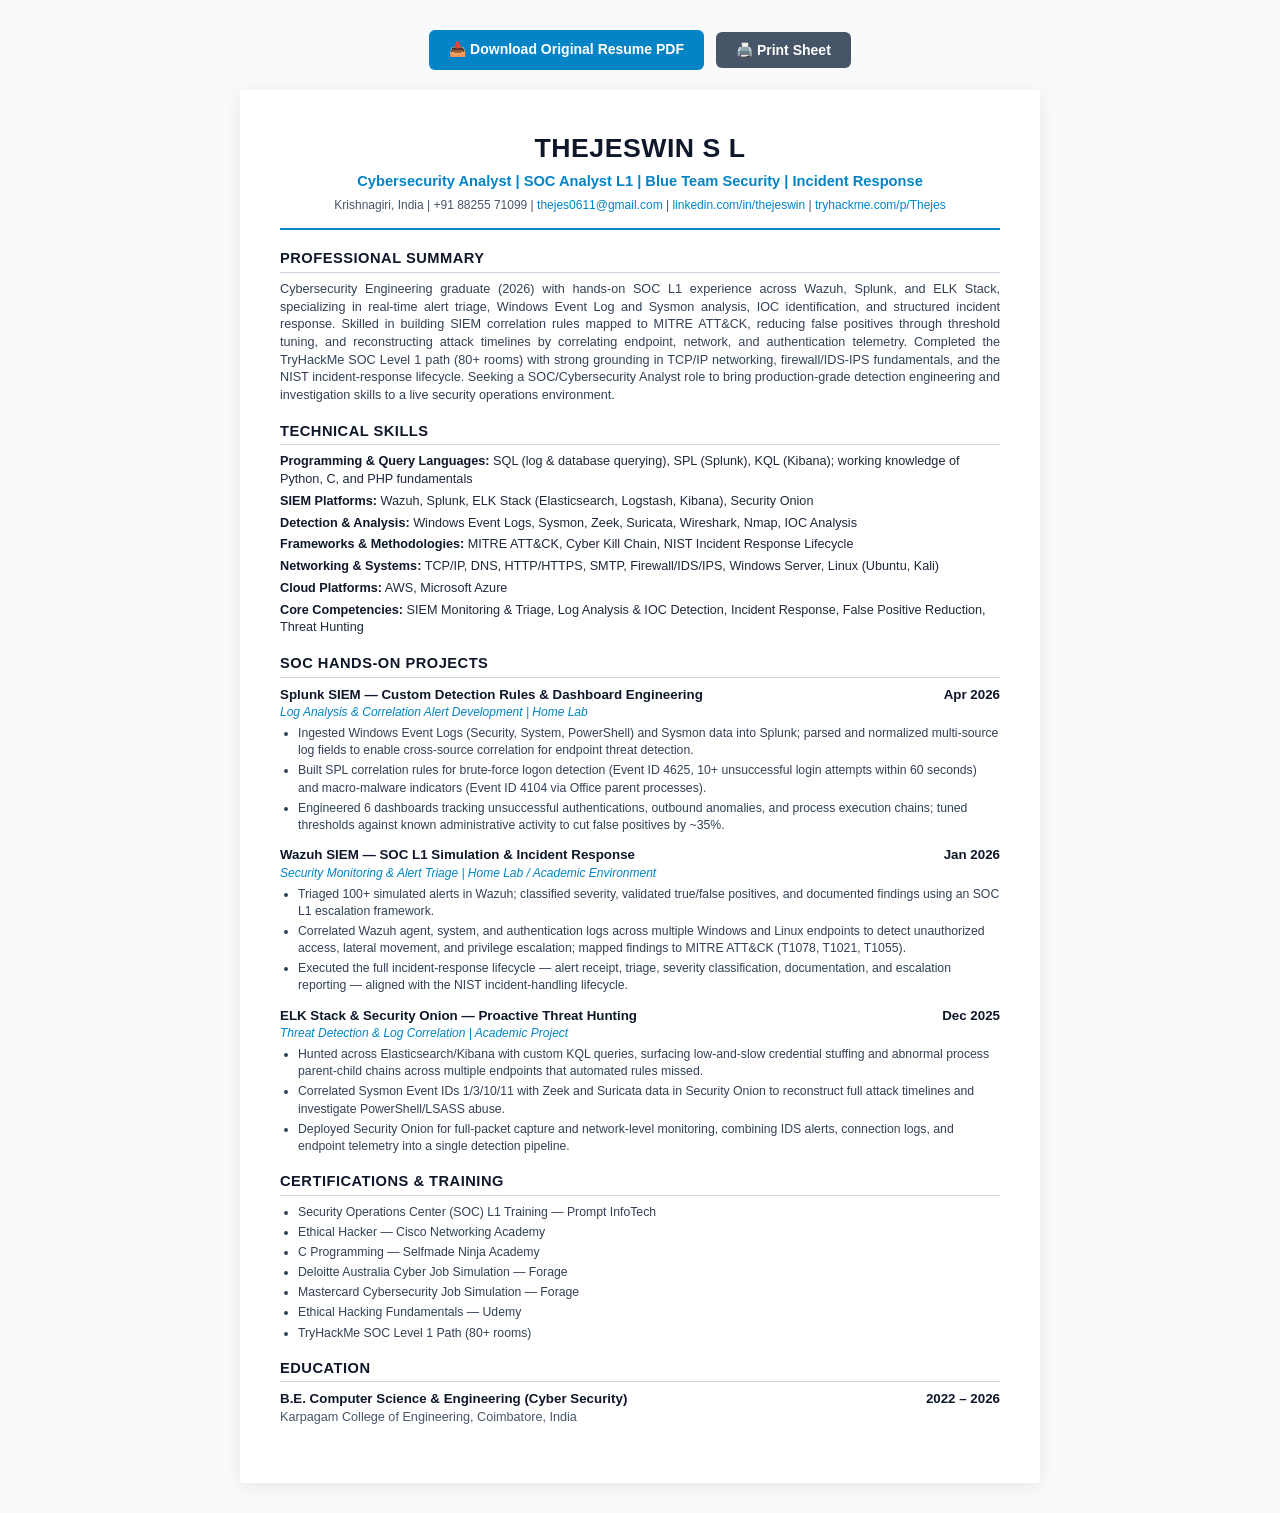
==== resume/Thejeswin_S_L_Resume.html @ dd9964e3 "Initial commit: Cybersecurity portfolio & SOC resume" ====
<!DOCTYPE html>
<html lang="en">
<head>
  <meta charset="UTF-8">
  <meta name="viewport" content="width=device-width, initial-scale=1.0">
  <title>Thejeswin S L | Resume</title>
  <link rel="icon" type="image/svg+xml" href="../assets/favicon.svg">
  <style>
    * { box-sizing: border-box; margin: 0; padding: 0; }
    body { font-family: 'Segoe UI', -apple-system, BlinkMacSystemFont, Roboto, Helvetica, Arial, sans-serif; font-size: 10pt; line-height: 1.4; color: #1e293b; background: #f8fafc; padding: 30px 20px; }
    .page { max-width: 800px; margin: 0 auto; background: #ffffff; padding: 40px; box-shadow: 0 4px 20px rgba(0,0,0,0.08); border-radius: 4px; }
    .header { text-align: center; border-bottom: 2px solid #0284c7; padding-bottom: 14px; margin-bottom: 18px; }
    .name { font-size: 20pt; font-weight: 700; color: #0f172a; letter-spacing: 0.5px; }
    .title { font-size: 11pt; font-weight: 600; color: #0284c7; margin: 4px 0 6px 0; }
    .contact-line { font-size: 9pt; color: #475569; }
    .contact-line a { color: #0284c7; text-decoration: none; }
    .section { margin-bottom: 16px; }
    .section-title { font-size: 11pt; font-weight: 700; text-transform: uppercase; color: #0f172a; border-bottom: 1px solid #cbd5e1; padding-bottom: 3px; margin-bottom: 8px; letter-spacing: 0.5px; }
    .summary { font-size: 9.5pt; color: #334155; text-align: justify; }
    .skills-grid { display: grid; grid-template-columns: 1fr; gap: 4px; font-size: 9.5pt; }
    .skill-cat strong { color: #0f172a; }
    .proj-item { margin-bottom: 12px; }
    .proj-head { display: flex; justify-content: space-between; font-weight: 700; color: #0f172a; font-size: 10pt; }
    .proj-sub { font-style: italic; color: #0284c7; font-size: 9pt; margin-bottom: 4px; }
    .proj-bullets { list-style: disc; margin-left: 18px; font-size: 9.2pt; color: #334155; }
    .proj-bullets li { margin-bottom: 3px; }
    .cert-list { list-style: disc; margin-left: 18px; font-size: 9.2pt; color: #334155; }
    .cert-list li { margin-bottom: 3px; }
    .edu-head { display: flex; justify-content: space-between; font-weight: 700; color: #0f172a; }
    .print-btn-bar { text-align: center; margin-bottom: 20px; }
    .print-btn { background: #0284c7; color: #fff; border: none; padding: 10px 20px; font-size: 14px; font-weight: 600; border-radius: 6px; cursor: pointer; }
    @media print {
      body { background: #fff; padding: 0; }
      .page { box-shadow: none; padding: 20px 0; max-width: 100%; }
      .print-btn-bar { display: none; }
    }
  </style>
</head>
<body>

  <div class="print-btn-bar" style="display: flex; justify-content: center; gap: 12px; align-items: center;">
    <a href="Thejeswin_S_L_Resume.pdf" download="Thejeswin_S_L_Resume.pdf" class="print-btn" style="text-decoration: none; display: inline-flex; align-items: center; gap: 6px;">📥 Download Original Resume PDF</a>
    <button class="print-btn" onclick="window.print()" style="background: #475569;">🖨️ Print Sheet</button>
  </div>

  <div class="page">
    <div class="header">
      <h1 class="name">THEJESWIN S L</h1>
      <div class="title">Cybersecurity Analyst | SOC Analyst L1 | Blue Team Security | Incident Response</div>
      <div class="contact-line">
        Krishnagiri, India | +91 88255 71099 | <a href="https://mail.google.com/mail/?view=cm&fs=1&to=thejes0611@gmail.com" target="_blank">thejes0611@gmail.com</a> | 
        <a href="https://linkedin.com/in/thejeswin" target="_blank">linkedin.com/in/thejeswin</a> | 
        <a href="https://tryhackme.com/p/Thejes" target="_blank">tryhackme.com/p/Thejes</a>
      </div>
    </div>

    <div class="section">
      <h2 class="section-title">Professional Summary</h2>
      <p class="summary">
        Cybersecurity Engineering graduate (2026) with hands-on SOC L1 experience across Wazuh, Splunk, and ELK Stack, specializing in real-time alert triage, Windows Event Log and Sysmon analysis, IOC identification, and structured incident response. Skilled in building SIEM correlation rules mapped to MITRE ATT&CK, reducing false positives through threshold tuning, and reconstructing attack timelines by correlating endpoint, network, and authentication telemetry. Completed the TryHackMe SOC Level 1 path (80+ rooms) with strong grounding in TCP/IP networking, firewall/IDS-IPS fundamentals, and the NIST incident-response lifecycle. Seeking a SOC/Cybersecurity Analyst role to bring production-grade detection engineering and investigation skills to a live security operations environment.
      </p>
    </div>

    <div class="section">
      <h2 class="section-title">Technical Skills</h2>
      <div class="skills-grid">
        <div class="skill-cat"><strong>Programming & Query Languages:</strong> SQL (log & database querying), SPL (Splunk), KQL (Kibana); working knowledge of Python, C, and PHP fundamentals</div>
        <div class="skill-cat"><strong>SIEM Platforms:</strong> Wazuh, Splunk, ELK Stack (Elasticsearch, Logstash, Kibana), Security Onion</div>
        <div class="skill-cat"><strong>Detection & Analysis:</strong> Windows Event Logs, Sysmon, Zeek, Suricata, Wireshark, Nmap, IOC Analysis</div>
        <div class="skill-cat"><strong>Frameworks & Methodologies:</strong> MITRE ATT&CK, Cyber Kill Chain, NIST Incident Response Lifecycle</div>
        <div class="skill-cat"><strong>Networking & Systems:</strong> TCP/IP, DNS, HTTP/HTTPS, SMTP, Firewall/IDS/IPS, Windows Server, Linux (Ubuntu, Kali)</div>
        <div class="skill-cat"><strong>Cloud Platforms:</strong> AWS, Microsoft Azure</div>
        <div class="skill-cat"><strong>Core Competencies:</strong> SIEM Monitoring & Triage, Log Analysis & IOC Detection, Incident Response, False Positive Reduction, Threat Hunting</div>
      </div>
    </div>

    <div class="section">
      <h2 class="section-title">SOC Hands-On Projects</h2>

      <div class="proj-item">
        <div class="proj-head">
          <span>Splunk SIEM — Custom Detection Rules & Dashboard Engineering</span>
          <span>Apr 2026</span>
        </div>
        <div class="proj-sub">Log Analysis & Correlation Alert Development | Home Lab</div>
        <ul class="proj-bullets">
          <li>Ingested Windows Event Logs (Security, System, PowerShell) and Sysmon data into Splunk; parsed and normalized multi-source log fields to enable cross-source correlation for endpoint threat detection.</li>
          <li>Built SPL correlation rules for brute-force logon detection (Event ID 4625, 10+ unsuccessful login attempts within 60 seconds) and macro-malware indicators (Event ID 4104 via Office parent processes).</li>
          <li>Engineered 6 dashboards tracking unsuccessful authentications, outbound anomalies, and process execution chains; tuned thresholds against known administrative activity to cut false positives by ~35%.</li>
        </ul>
      </div>

      <div class="proj-item">
        <div class="proj-head">
          <span>Wazuh SIEM — SOC L1 Simulation & Incident Response</span>
          <span>Jan 2026</span>
        </div>
        <div class="proj-sub">Security Monitoring & Alert Triage | Home Lab / Academic Environment</div>
        <ul class="proj-bullets">
          <li>Triaged 100+ simulated alerts in Wazuh; classified severity, validated true/false positives, and documented findings using an SOC L1 escalation framework.</li>
          <li>Correlated Wazuh agent, system, and authentication logs across multiple Windows and Linux endpoints to detect unauthorized access, lateral movement, and privilege escalation; mapped findings to MITRE ATT&CK (T1078, T1021, T1055).</li>
          <li>Executed the full incident-response lifecycle — alert receipt, triage, severity classification, documentation, and escalation reporting — aligned with the NIST incident-handling lifecycle.</li>
        </ul>
      </div>

      <div class="proj-item">
        <div class="proj-head">
          <span>ELK Stack & Security Onion — Proactive Threat Hunting</span>
          <span>Dec 2025</span>
        </div>
        <div class="proj-sub">Threat Detection & Log Correlation | Academic Project</div>
        <ul class="proj-bullets">
          <li>Hunted across Elasticsearch/Kibana with custom KQL queries, surfacing low-and-slow credential stuffing and abnormal process parent-child chains across multiple endpoints that automated rules missed.</li>
          <li>Correlated Sysmon Event IDs 1/3/10/11 with Zeek and Suricata data in Security Onion to reconstruct full attack timelines and investigate PowerShell/LSASS abuse.</li>
          <li>Deployed Security Onion for full-packet capture and network-level monitoring, combining IDS alerts, connection logs, and endpoint telemetry into a single detection pipeline.</li>
        </ul>
      </div>
    </div>

    <div class="section">
      <h2 class="section-title">Certifications & Training</h2>
      <ul class="cert-list">
        <li>Security Operations Center (SOC) L1 Training — Prompt InfoTech</li>
        <li>Ethical Hacker — Cisco Networking Academy</li>
        <li>C Programming — Selfmade Ninja Academy</li>
        <li>Deloitte Australia Cyber Job Simulation — Forage</li>
        <li>Mastercard Cybersecurity Job Simulation — Forage</li>
        <li>Ethical Hacking Fundamentals — Udemy</li>
        <li>TryHackMe SOC Level 1 Path (80+ rooms)</li>
      </ul>
    </div>

    <div class="section">
      <h2 class="section-title">Education</h2>
      
      <div class="edu-head" style="margin-top: 6px;">
        <span>B.E. Computer Science & Engineering (Cyber Security)</span>
        <span>2022 – 2026</span>
      </div>
      <div style="font-size: 9.5pt; color: #475569;">
        Karpagam College of Engineering, Coimbatore, India
      </div>
    </div>

  </div>

</body>
</html>
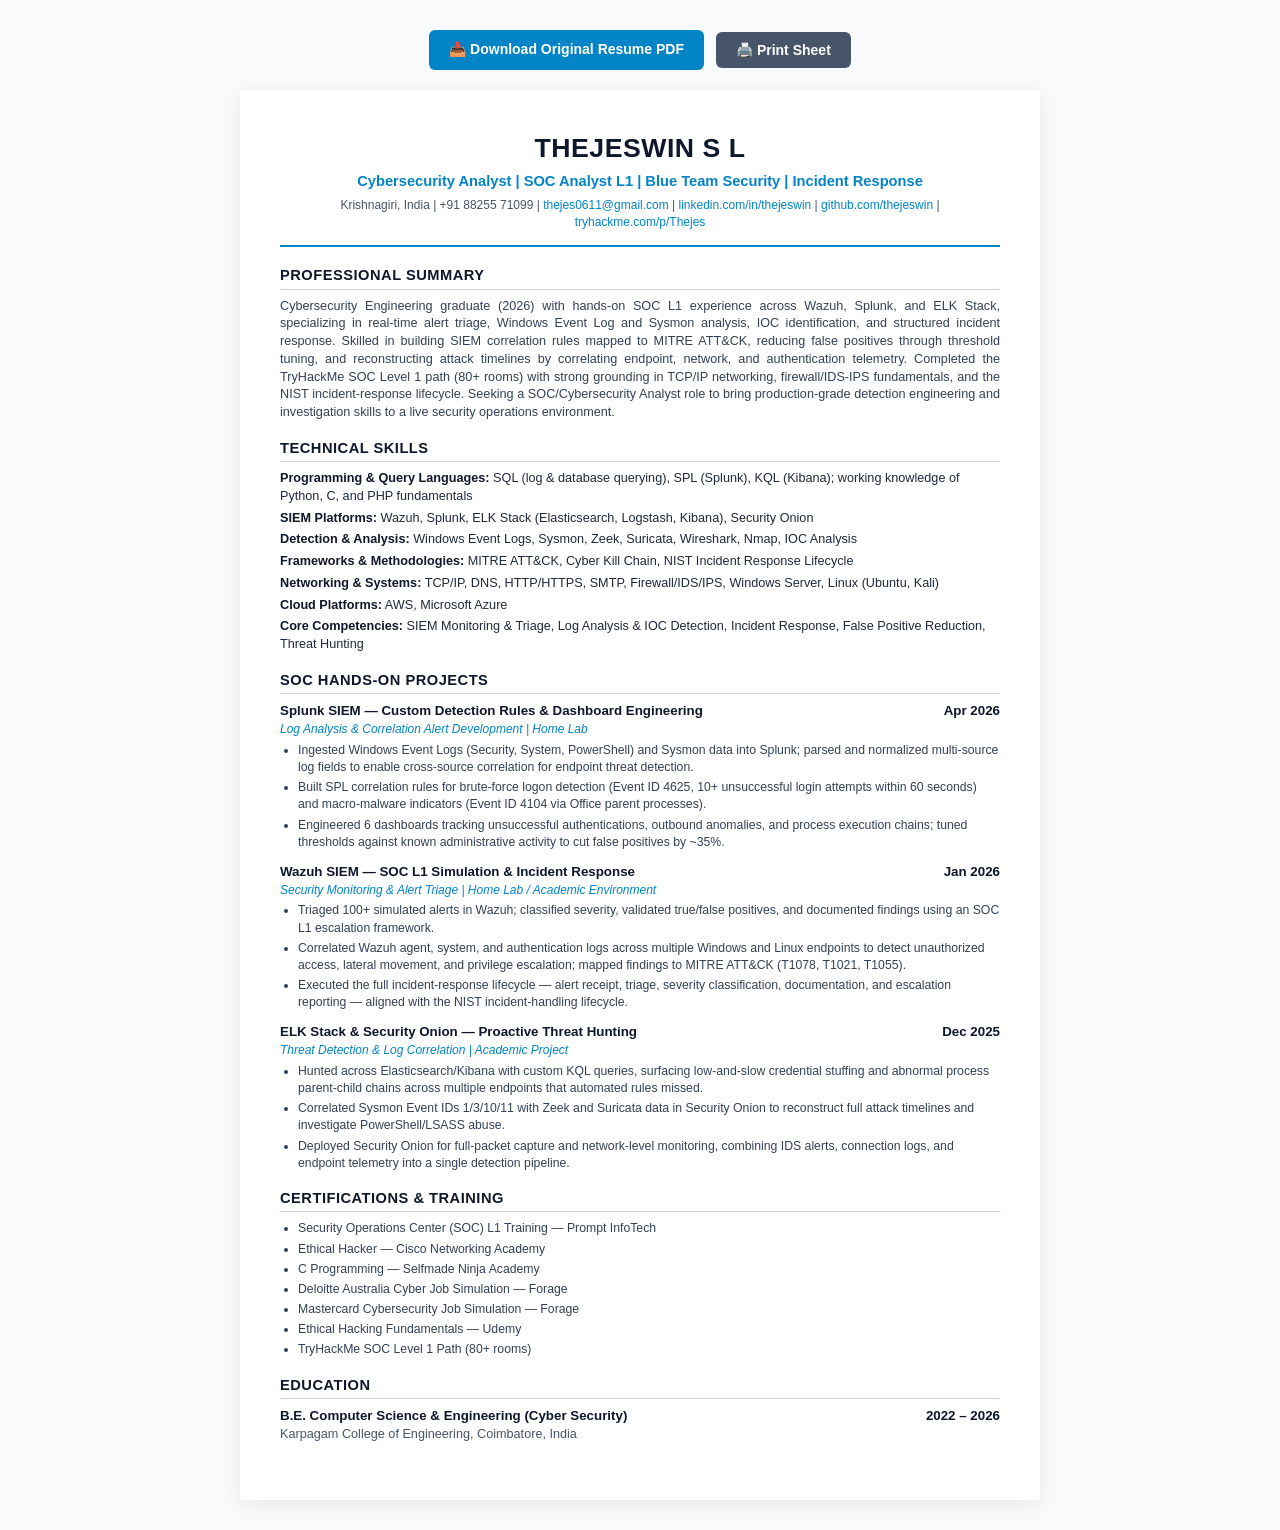
==== commit 913dea53: "Add GitHub profile link to mobile drawer, hero section, contact stack, footer, and resume" ====
--- a/resume/Thejeswin_S_L_Resume.html
+++ b/resume/Thejeswin_S_L_Resume.html
@@ -48,8 +48,9 @@
       <h1 class="name">THEJESWIN S L</h1>
       <div class="title">Cybersecurity Analyst | SOC Analyst L1 | Blue Team Security | Incident Response</div>
       <div class="contact-line">
-        Krishnagiri, India | +91 88255 71099 | <a href="https://mail.google.com/mail/?view=cm&fs=1&to=thejes0611@gmail.com" target="_blank">thejes0611@gmail.com</a> | 
+        Krishnagiri, India | +91 88255 71099 | <a href="mailto:thejes0611@gmail.com?subject=Portfolio%20Inquiry" target="_blank">thejes0611@gmail.com</a> | 
         <a href="https://linkedin.com/in/thejeswin" target="_blank">linkedin.com/in/thejeswin</a> | 
+        <a href="https://github.com/thejeswin" target="_blank">github.com/thejeswin</a> | 
         <a href="https://tryhackme.com/p/Thejes" target="_blank">tryhackme.com/p/Thejes</a>
       </div>
     </div>
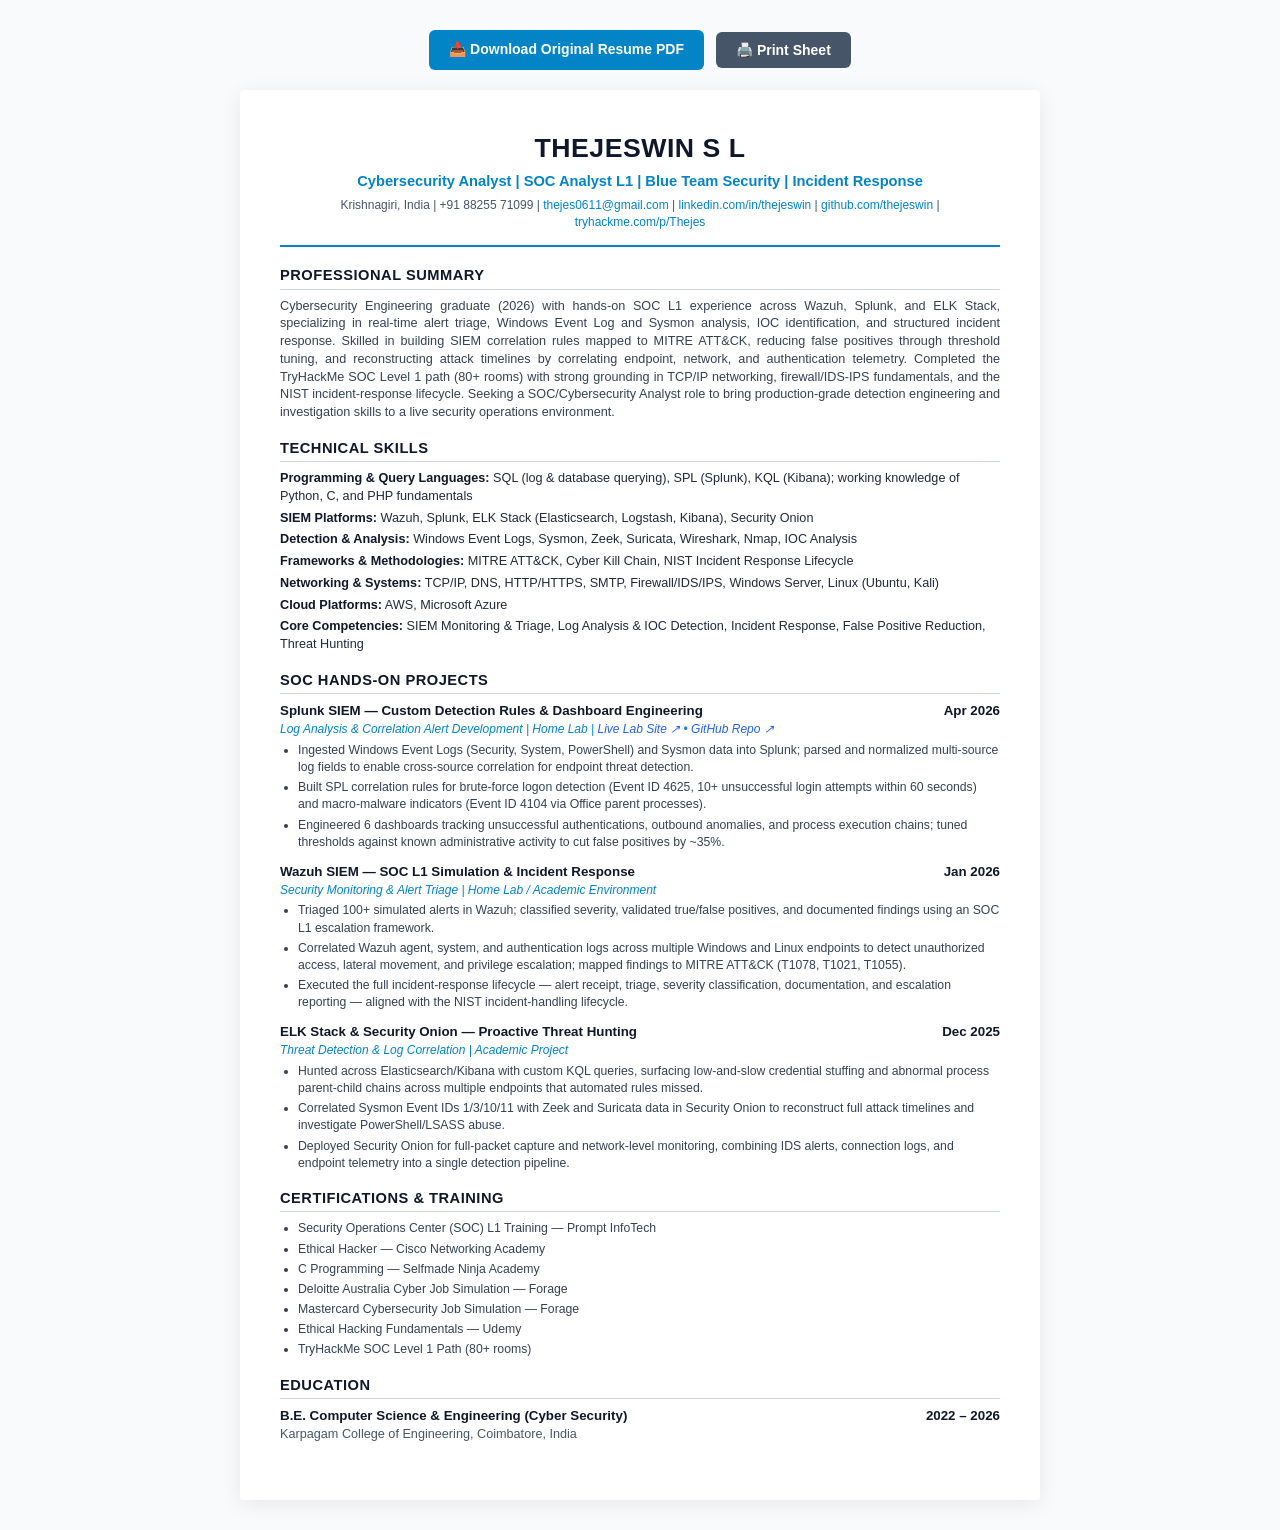
==== commit ff217c79: "Update portfolio with latest resume wording and Splunk SIEM project GitHub link" ====
--- a/resume/Thejeswin_S_L_Resume.html
+++ b/resume/Thejeswin_S_L_Resume.html
@@ -83,7 +83,11 @@
           <span>Splunk SIEM — Custom Detection Rules & Dashboard Engineering</span>
           <span>Apr 2026</span>
         </div>
-        <div class="proj-sub">Log Analysis & Correlation Alert Development | Home Lab</div>
+        <div class="proj-sub">
+          Log Analysis & Correlation Alert Development | Home Lab | 
+          <a href="https://thejeswin.github.io/splunk-siem-soc-lab/" target="_blank" style="color: #2563eb; text-decoration: none; font-weight: 500;">Live Lab Site ↗</a> • 
+          <a href="https://github.com/thejeswin/splunk-siem-soc-lab" target="_blank" style="color: #2563eb; text-decoration: none; font-weight: 500;">GitHub Repo ↗</a>
+        </div>
         <ul class="proj-bullets">
           <li>Ingested Windows Event Logs (Security, System, PowerShell) and Sysmon data into Splunk; parsed and normalized multi-source log fields to enable cross-source correlation for endpoint threat detection.</li>
           <li>Built SPL correlation rules for brute-force logon detection (Event ID 4625, 10+ unsuccessful login attempts within 60 seconds) and macro-malware indicators (Event ID 4104 via Office parent processes).</li>
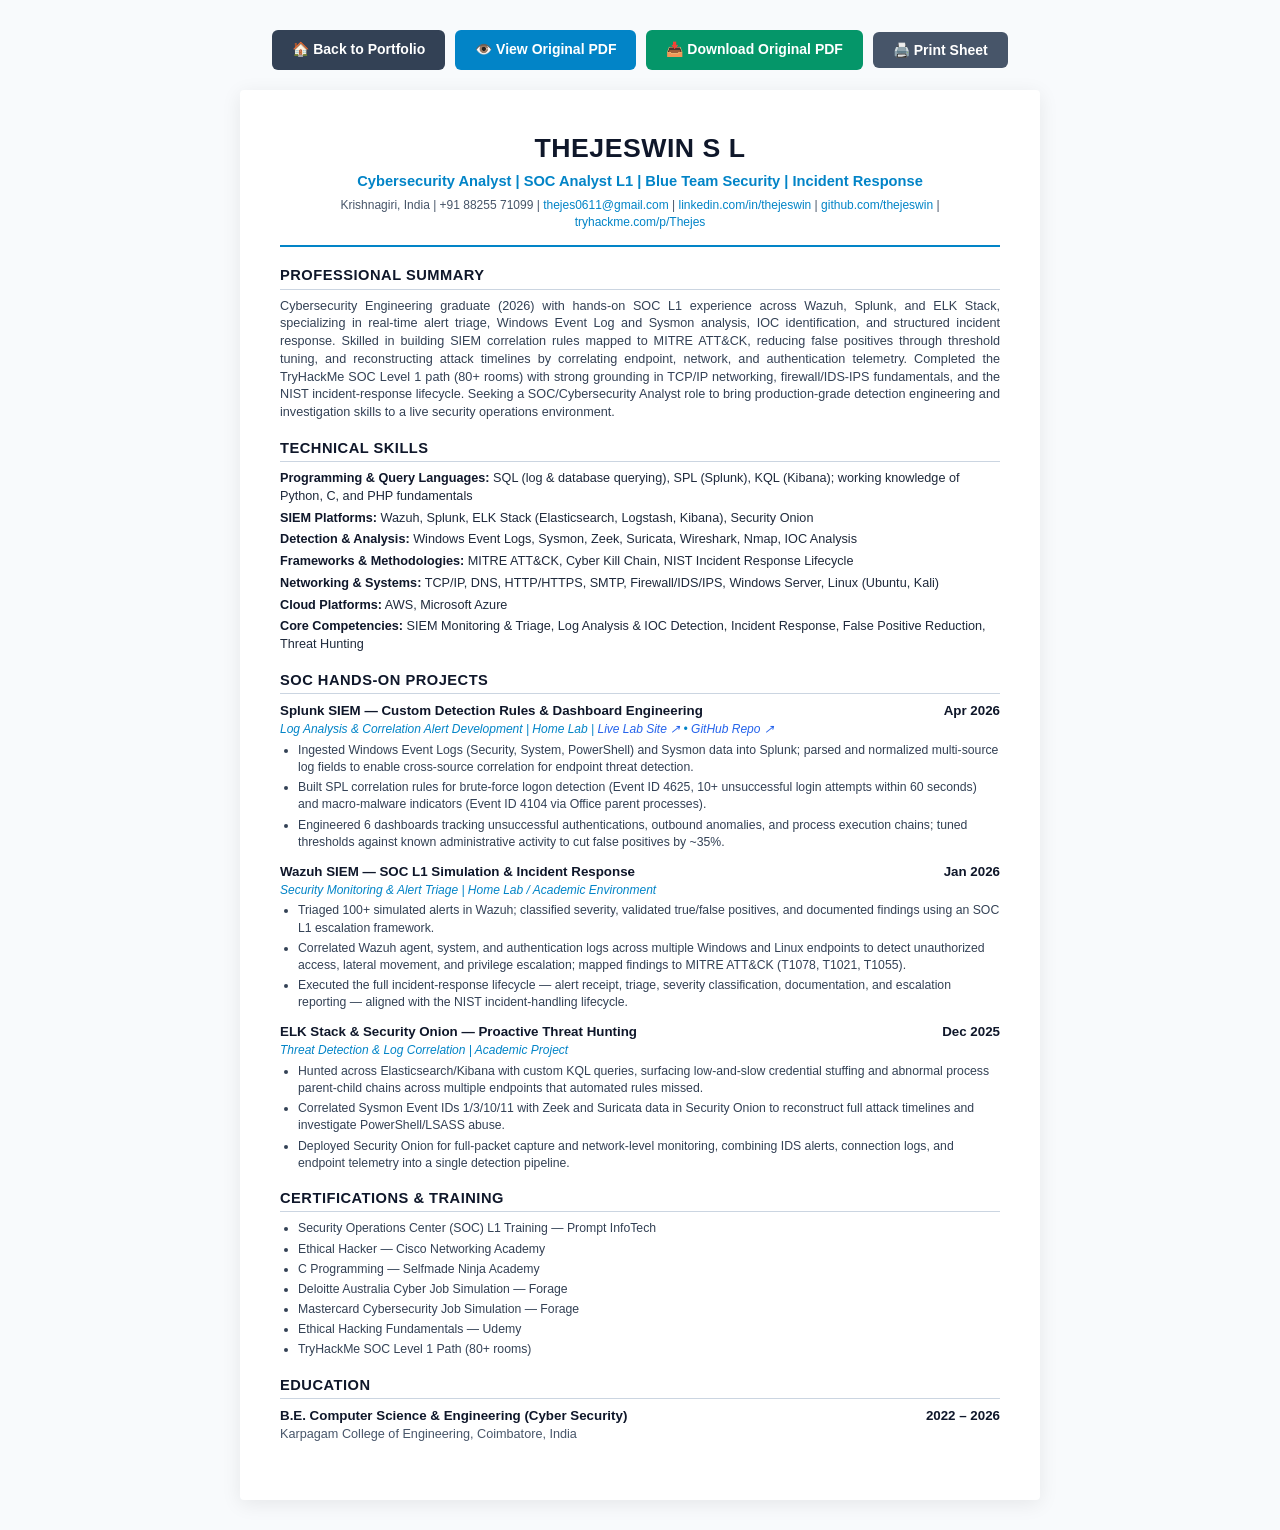
==== commit 98eafee0: "Add distinct View Resume and Download Original PDF options across website" ====
--- a/resume/Thejeswin_S_L_Resume.html
+++ b/resume/Thejeswin_S_L_Resume.html
@@ -38,9 +38,11 @@
 </head>
 <body>
 
-  <div class="print-btn-bar" style="display: flex; justify-content: center; gap: 12px; align-items: center;">
-    <a href="Thejeswin_S_L_Resume.pdf" download="Thejeswin_S_L_Resume.pdf" class="print-btn" style="text-decoration: none; display: inline-flex; align-items: center; gap: 6px;">📥 Download Original Resume PDF</a>
-    <button class="print-btn" onclick="window.print()" style="background: #475569;">🖨️ Print Sheet</button>
+  <div class="print-btn-bar" style="display: flex; justify-content: center; gap: 10px; align-items: center; flex-wrap: wrap;">
+    <a href="../index.html" class="print-btn" style="background: #334155; text-decoration: none; display: inline-flex; align-items: center; gap: 6px;">🏠 Back to Portfolio</a>
+    <a href="Thejeswin_S_L_Resume.pdf" target="_blank" class="print-btn" style="background: #0284c7; text-decoration: none; display: inline-flex; align-items: center; gap: 6px;">👁️ View Original PDF</a>
+    <a href="Thejeswin_S_L_Resume.pdf" download="Thejeswin_S_L_Resume.pdf" class="print-btn" style="background: #059669; text-decoration: none; display: inline-flex; align-items: center; gap: 6px;">📥 Download Original PDF</a>
+    <button class="print-btn" onclick="window.print()" style="background: #475569; display: inline-flex; align-items: center; gap: 6px;">🖨️ Print Sheet</button>
   </div>
 
   <div class="page">
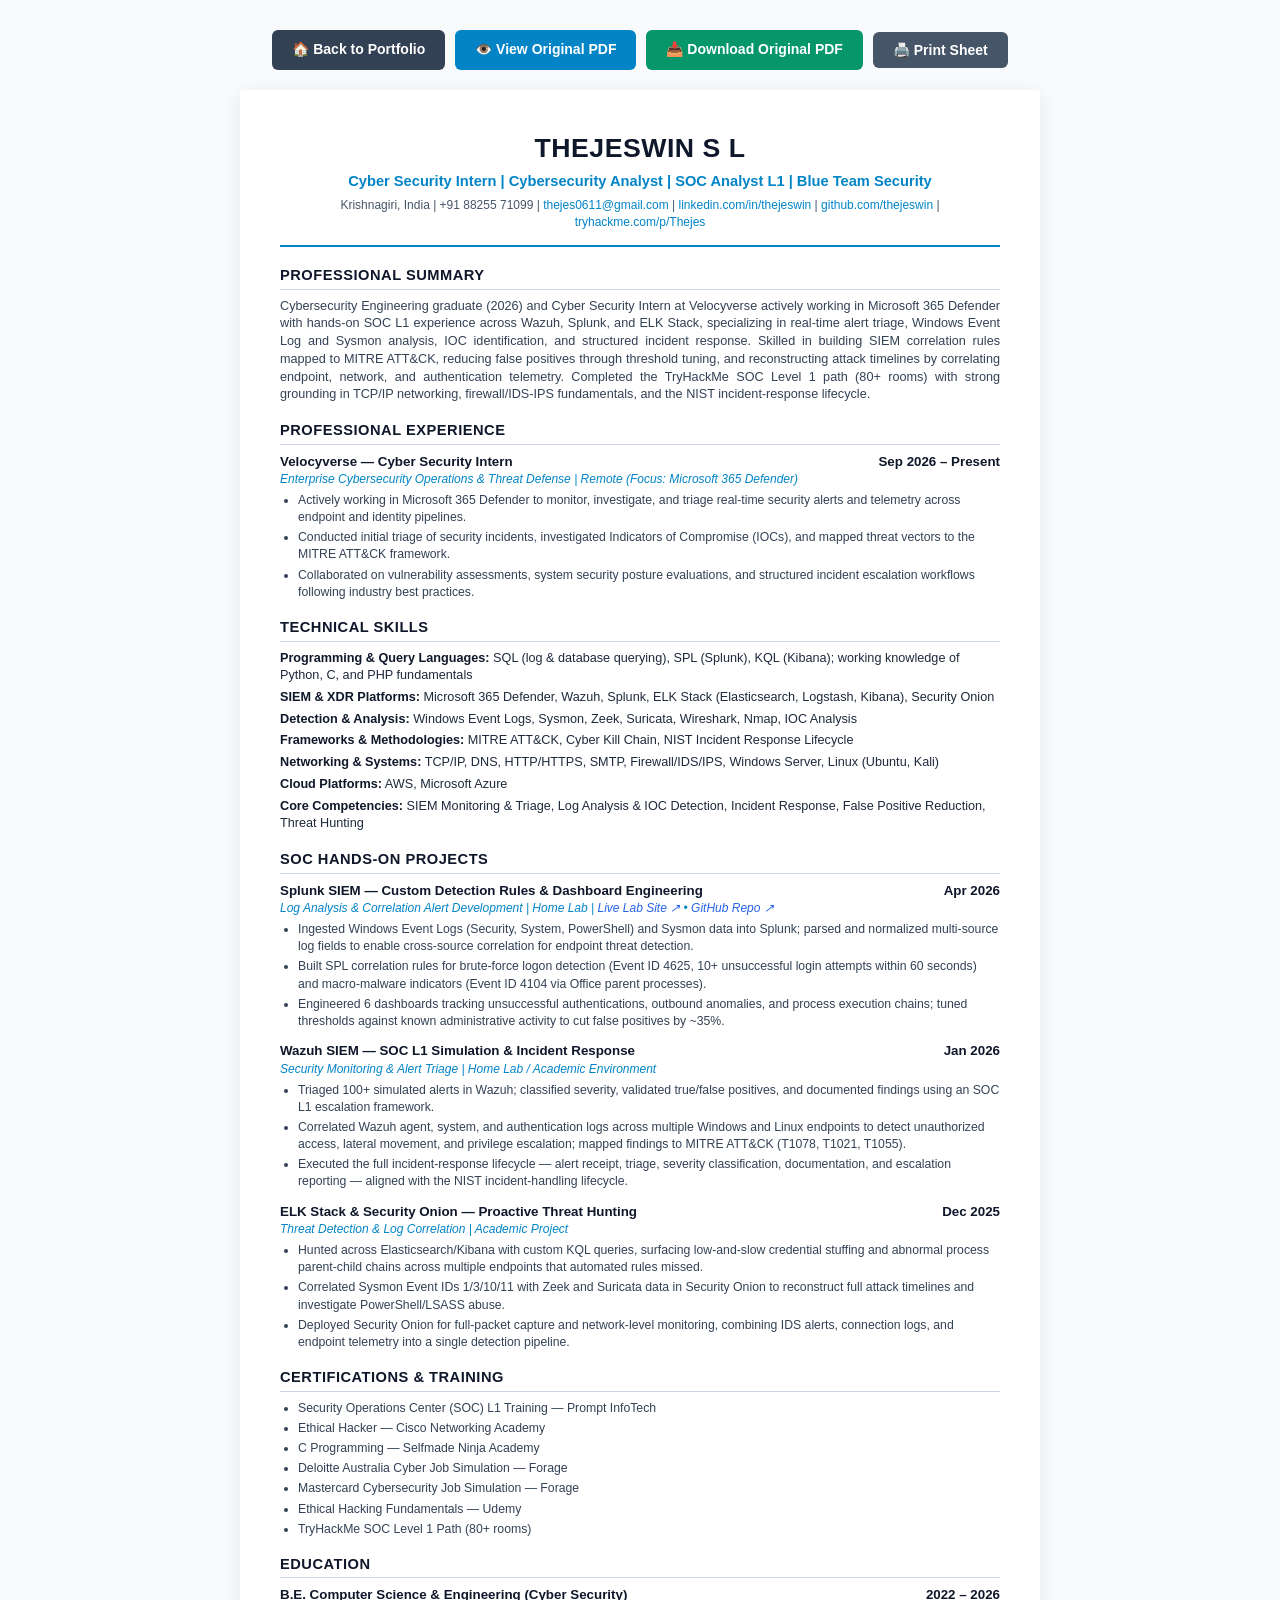
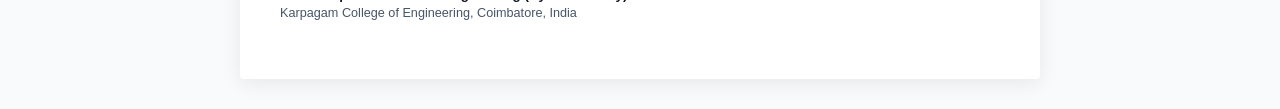
==== commit c3015dcf: "Add Cyber Security Intern role at Velocyverse (Microsoft 365 Defender)" ====
--- a/resume/Thejeswin_S_L_Resume.html
+++ b/resume/Thejeswin_S_L_Resume.html
@@ -19,6 +19,11 @@
     .summary { font-size: 9.5pt; color: #334155; text-align: justify; }
     .skills-grid { display: grid; grid-template-columns: 1fr; gap: 4px; font-size: 9.5pt; }
     .skill-cat strong { color: #0f172a; }
+    .exp-item { margin-bottom: 12px; }
+    .exp-head { display: flex; justify-content: space-between; font-weight: 700; color: #0f172a; font-size: 10pt; }
+    .exp-sub { font-style: italic; color: #0284c7; font-size: 9pt; margin-bottom: 4px; }
+    .exp-bullets { list-style: disc; margin-left: 18px; font-size: 9.2pt; color: #334155; }
+    .exp-bullets li { margin-bottom: 3px; }
     .proj-item { margin-bottom: 12px; }
     .proj-head { display: flex; justify-content: space-between; font-weight: 700; color: #0f172a; font-size: 10pt; }
     .proj-sub { font-style: italic; color: #0284c7; font-size: 9pt; margin-bottom: 4px; }
@@ -48,7 +53,7 @@
   <div class="page">
     <div class="header">
       <h1 class="name">THEJESWIN S L</h1>
-      <div class="title">Cybersecurity Analyst | SOC Analyst L1 | Blue Team Security | Incident Response</div>
+      <div class="title">Cyber Security Intern | Cybersecurity Analyst | SOC Analyst L1 | Blue Team Security</div>
       <div class="contact-line">
         Krishnagiri, India | +91 88255 71099 | <a href="mailto:thejes0611@gmail.com?subject=Portfolio%20Inquiry" target="_blank">thejes0611@gmail.com</a> | 
         <a href="https://linkedin.com/in/thejeswin" target="_blank">linkedin.com/in/thejeswin</a> | 
@@ -60,15 +65,32 @@
     <div class="section">
       <h2 class="section-title">Professional Summary</h2>
       <p class="summary">
-        Cybersecurity Engineering graduate (2026) with hands-on SOC L1 experience across Wazuh, Splunk, and ELK Stack, specializing in real-time alert triage, Windows Event Log and Sysmon analysis, IOC identification, and structured incident response. Skilled in building SIEM correlation rules mapped to MITRE ATT&CK, reducing false positives through threshold tuning, and reconstructing attack timelines by correlating endpoint, network, and authentication telemetry. Completed the TryHackMe SOC Level 1 path (80+ rooms) with strong grounding in TCP/IP networking, firewall/IDS-IPS fundamentals, and the NIST incident-response lifecycle. Seeking a SOC/Cybersecurity Analyst role to bring production-grade detection engineering and investigation skills to a live security operations environment.
+        Cybersecurity Engineering graduate (2026) and Cyber Security Intern at Velocyverse actively working in Microsoft 365 Defender with hands-on SOC L1 experience across Wazuh, Splunk, and ELK Stack, specializing in real-time alert triage, Windows Event Log and Sysmon analysis, IOC identification, and structured incident response. Skilled in building SIEM correlation rules mapped to MITRE ATT&CK, reducing false positives through threshold tuning, and reconstructing attack timelines by correlating endpoint, network, and authentication telemetry. Completed the TryHackMe SOC Level 1 path (80+ rooms) with strong grounding in TCP/IP networking, firewall/IDS-IPS fundamentals, and the NIST incident-response lifecycle.
       </p>
+    </div>
+
+    <div class="section">
+      <h2 class="section-title">Professional Experience</h2>
+
+      <div class="exp-item">
+        <div class="exp-head">
+          <span>Velocyverse — Cyber Security Intern</span>
+          <span>Sep 2026 – Present</span>
+        </div>
+        <div class="exp-sub">Enterprise Cybersecurity Operations & Threat Defense | Remote (Focus: Microsoft 365 Defender)</div>
+        <ul class="exp-bullets">
+          <li>Actively working in Microsoft 365 Defender to monitor, investigate, and triage real-time security alerts and telemetry across endpoint and identity pipelines.</li>
+          <li>Conducted initial triage of security incidents, investigated Indicators of Compromise (IOCs), and mapped threat vectors to the MITRE ATT&CK framework.</li>
+          <li>Collaborated on vulnerability assessments, system security posture evaluations, and structured incident escalation workflows following industry best practices.</li>
+        </ul>
+      </div>
     </div>
 
     <div class="section">
       <h2 class="section-title">Technical Skills</h2>
       <div class="skills-grid">
         <div class="skill-cat"><strong>Programming & Query Languages:</strong> SQL (log & database querying), SPL (Splunk), KQL (Kibana); working knowledge of Python, C, and PHP fundamentals</div>
-        <div class="skill-cat"><strong>SIEM Platforms:</strong> Wazuh, Splunk, ELK Stack (Elasticsearch, Logstash, Kibana), Security Onion</div>
+        <div class="skill-cat"><strong>SIEM & XDR Platforms:</strong> Microsoft 365 Defender, Wazuh, Splunk, ELK Stack (Elasticsearch, Logstash, Kibana), Security Onion</div>
         <div class="skill-cat"><strong>Detection & Analysis:</strong> Windows Event Logs, Sysmon, Zeek, Suricata, Wireshark, Nmap, IOC Analysis</div>
         <div class="skill-cat"><strong>Frameworks & Methodologies:</strong> MITRE ATT&CK, Cyber Kill Chain, NIST Incident Response Lifecycle</div>
         <div class="skill-cat"><strong>Networking & Systems:</strong> TCP/IP, DNS, HTTP/HTTPS, SMTP, Firewall/IDS/IPS, Windows Server, Linux (Ubuntu, Kali)</div>
